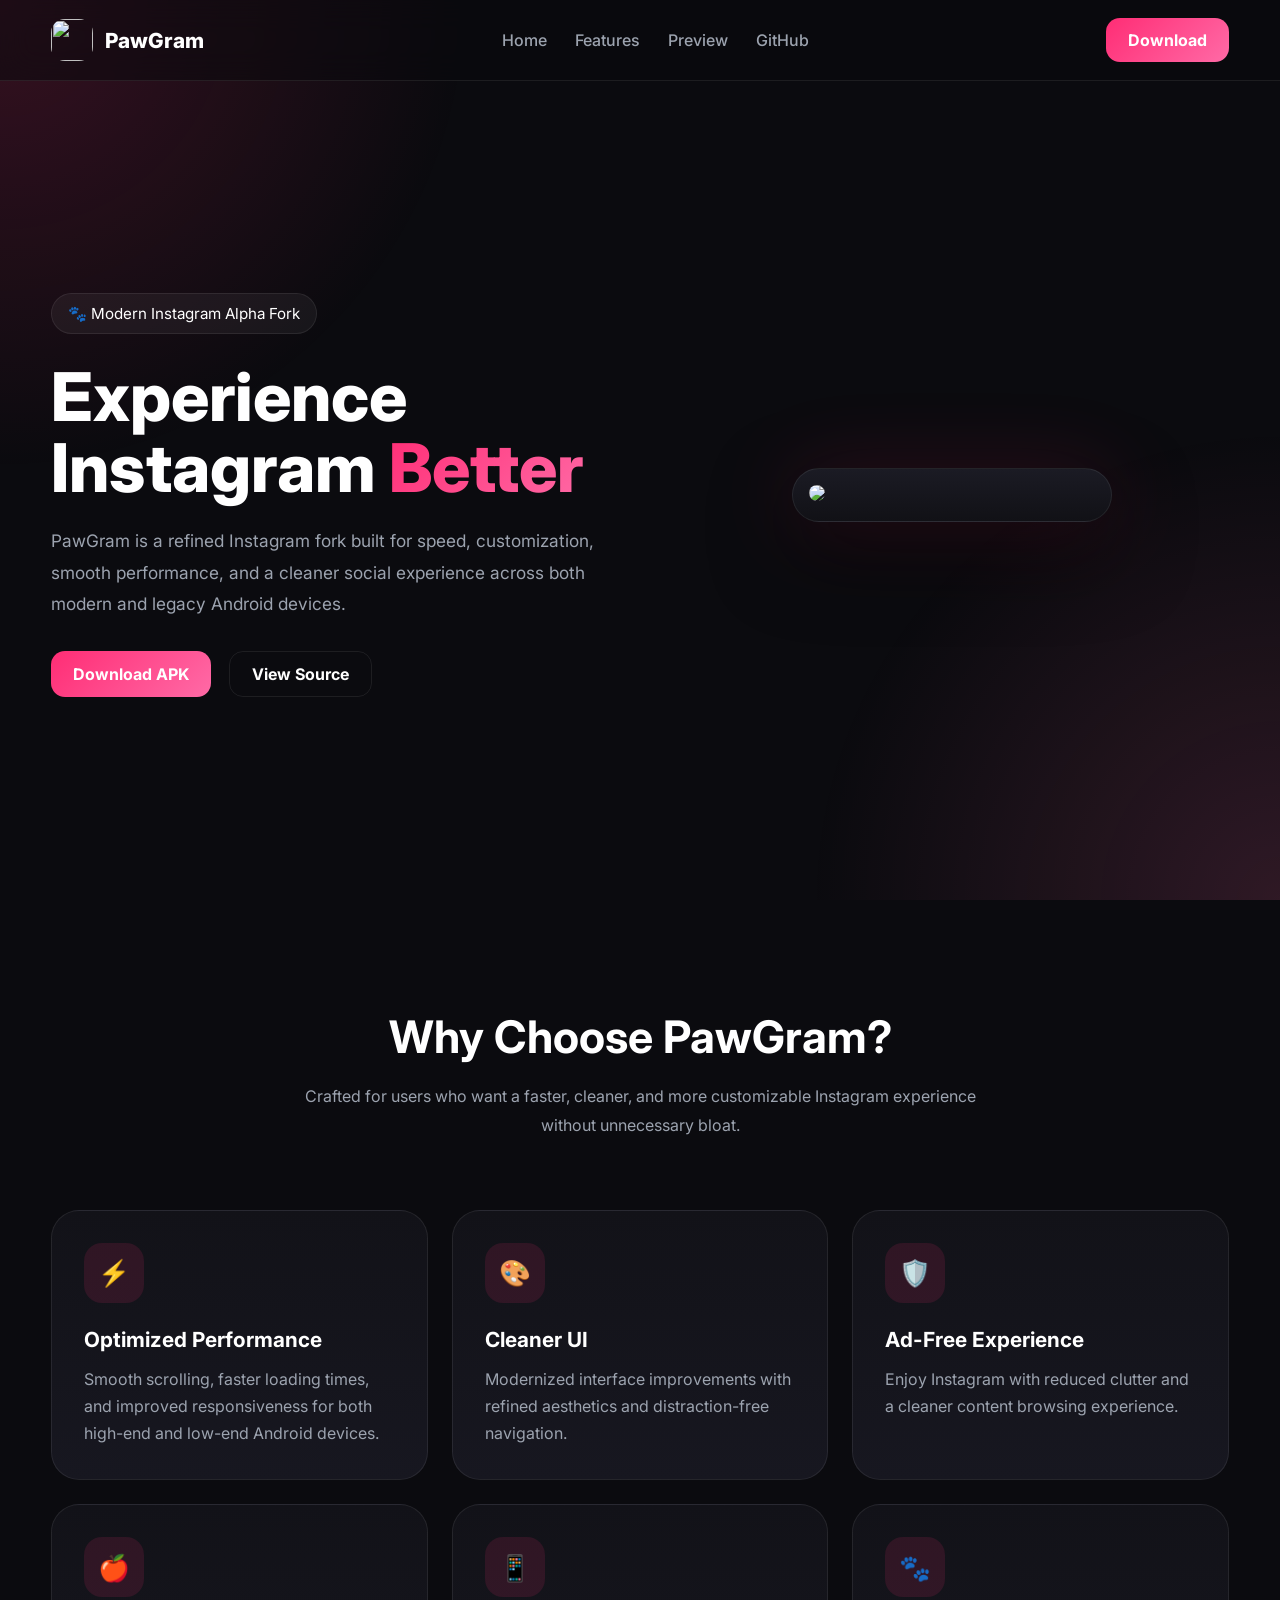
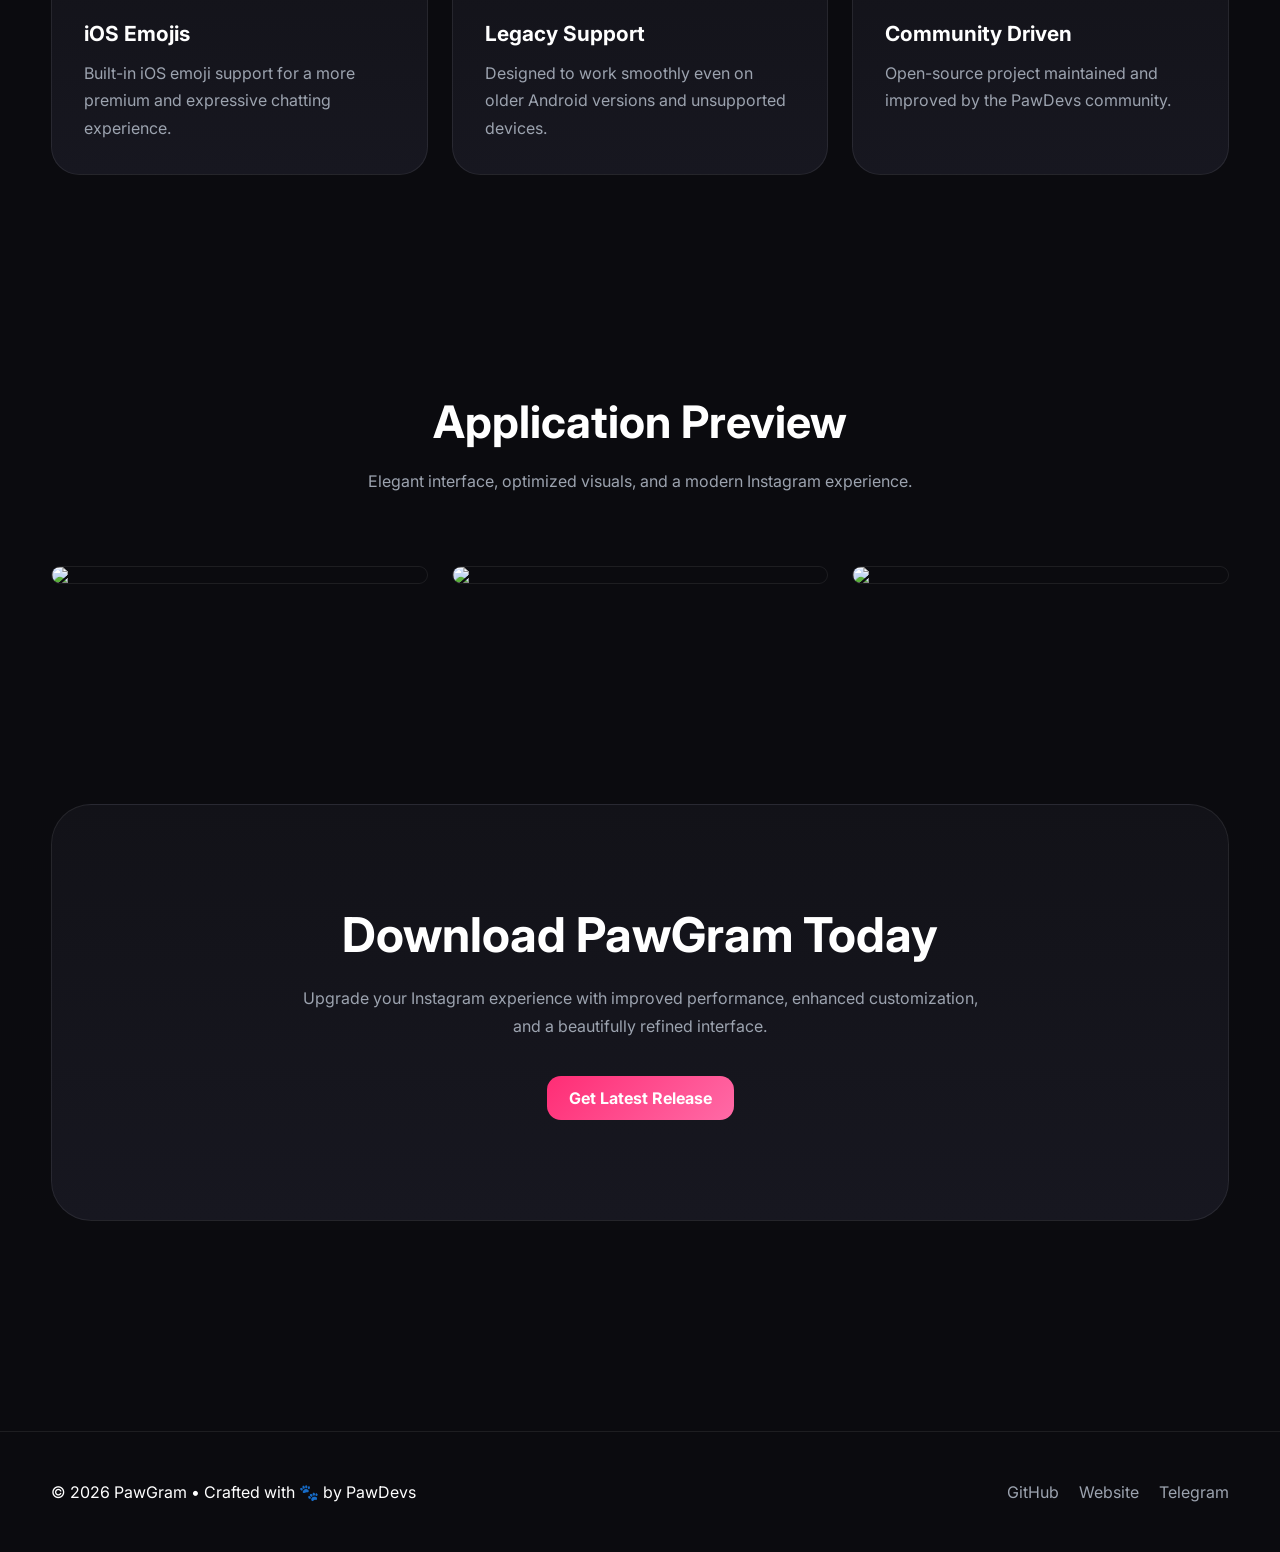
==== index.html @ de72f165 "Create index.html" ====
<!DOCTYPE html>
<html lang="en">
<head>
<meta charset="UTF-8" />
<meta name="viewport" content="width=device-width, initial-scale=1.0" />

<title>PawGram</title>

<link href="https://fonts.googleapis.com/css2?family=Inter:wght@400;500;600;700;800&display=swap" rel="stylesheet">

<style>
*{
    margin:0;
    padding:0;
    box-sizing:border-box;
}

:root{
    --bg:#0b0b0f;
    --card:#121218;
    --card2:#171720;
    --text:#ffffff;
    --muted:#9ca3af;
    --accent:#ff2d75;
    --accent2:#ff6aa6;
    --border:rgba(255,255,255,.08);
}

body{
    font-family:'Inter',sans-serif;
    background:var(--bg);
    color:var(--text);
    overflow-x:hidden;
}

body::before{
    content:"";
    position:fixed;
    inset:0;
    background:
    radial-gradient(circle at top left, rgba(255,45,117,.18), transparent 30%),
    radial-gradient(circle at bottom right, rgba(255,106,166,.15), transparent 30%);
    z-index:-1;
}

a{
    text-decoration:none;
    color:inherit;
}

.container{
    width:min(1180px,92%);
    margin:auto;
}

nav{
    position:fixed;
    width:100%;
    top:0;
    z-index:1000;
    backdrop-filter:blur(16px);
    background:rgba(10,10,14,.55);
    border-bottom:1px solid var(--border);
}

.nav-wrapper{
    display:flex;
    align-items:center;
    justify-content:space-between;
    padding:18px 0;
}

.logo{
    display:flex;
    align-items:center;
    gap:12px;
    font-size:1.3rem;
    font-weight:800;
}

.logo img{
    width:42px;
    height:42px;
    border-radius:14px;
}

.nav-links{
    display:flex;
    gap:28px;
    align-items:center;
}

.nav-links a{
    color:var(--muted);
    font-weight:500;
    transition:.25s;
}

.nav-links a:hover{
    color:#fff;
}

.btn{
    padding:12px 22px;
    border-radius:14px;
    background:linear-gradient(135deg,var(--accent),var(--accent2));
    color:#fff;
    font-weight:700;
    transition:.3s;
    display:inline-flex;
    align-items:center;
    justify-content:center;
    gap:8px;
}

.btn:hover{
    transform:translateY(-2px);
    box-shadow:0 10px 25px rgba(255,45,117,.3);
}

.hero{
    min-height:100vh;
    display:flex;
    align-items:center;
    padding-top:90px;
}

.hero-wrapper{
    display:grid;
    grid-template-columns:1fr 1fr;
    gap:70px;
    align-items:center;
}

.hero-text h1{
    font-size:4.2rem;
    line-height:1.05;
    margin-bottom:22px;
    font-weight:800;
}

.gradient{
    background:linear-gradient(135deg,var(--accent),var(--accent2));
    -webkit-background-clip:text;
    -webkit-text-fill-color:transparent;
}

.hero-text p{
    color:var(--muted);
    font-size:1.08rem;
    line-height:1.8;
    margin-bottom:32px;
}

.hero-buttons{
    display:flex;
    gap:18px;
    flex-wrap:wrap;
}

.secondary{
    background:transparent;
    border:1px solid var(--border);
}

.secondary:hover{
    background:rgba(255,255,255,.04);
}

.hero-image{
    position:relative;
    display:flex;
    justify-content:center;
}

.phone{
    width:320px;
    border-radius:42px;
    border:1px solid var(--border);
    background:linear-gradient(180deg,#1b1b24,#111116);
    padding:16px;
    box-shadow:
    0 0 80px rgba(255,45,117,.15),
    0 30px 80px rgba(0,0,0,.6);
}

.phone img{
    width:100%;
    border-radius:28px;
}

.badge{
    display:inline-flex;
    align-items:center;
    gap:10px;
    background:rgba(255,255,255,.05);
    border:1px solid var(--border);
    padding:10px 16px;
    border-radius:999px;
    margin-bottom:28px;
    color:#fff;
    font-size:.95rem;
}

.section{
    padding:110px 0;
}

.section-title{
    text-align:center;
    margin-bottom:70px;
}

.section-title h2{
    font-size:2.8rem;
    margin-bottom:18px;
}

.section-title p{
    color:var(--muted);
    max-width:700px;
    margin:auto;
    line-height:1.8;
}

.features{
    display:grid;
    grid-template-columns:repeat(3,1fr);
    gap:24px;
}

.card{
    background:linear-gradient(180deg,var(--card),var(--card2));
    border:1px solid var(--border);
    border-radius:28px;
    padding:32px;
    transition:.35s;
}

.card:hover{
    transform:translateY(-6px);
    border-color:rgba(255,45,117,.4);
}

.card-icon{
    width:60px;
    height:60px;
    border-radius:18px;
    background:rgba(255,45,117,.12);
    display:flex;
    align-items:center;
    justify-content:center;
    font-size:1.6rem;
    margin-bottom:24px;
}

.card h3{
    margin-bottom:14px;
    font-size:1.3rem;
}

.card p{
    color:var(--muted);
    line-height:1.7;
}

.gallery{
    display:grid;
    grid-template-columns:repeat(3,1fr);
    gap:24px;
}

.gallery img{
    width:100%;
    border-radius:30px;
    border:1px solid var(--border);
    transition:.35s;
}

.gallery img:hover{
    transform:translateY(-8px);
}

.cta{
    text-align:center;
    padding:100px 30px;
    background:linear-gradient(180deg,var(--card),var(--card2));
    border-radius:40px;
    border:1px solid var(--border);
}

.cta h2{
    font-size:3rem;
    margin-bottom:20px;
}

.cta p{
    color:var(--muted);
    max-width:700px;
    margin:auto auto 35px;
    line-height:1.8;
}

footer{
    padding:50px 0;
    border-top:1px solid var(--border);
    margin-top:100px;
}

.footer-wrapper{
    display:flex;
    justify-content:space-between;
    align-items:center;
    gap:20px;
    flex-wrap:wrap;
}

.footer-links{
    display:flex;
    gap:20px;
    color:var(--muted);
}

.footer-links a:hover{
    color:#fff;
}

@media(max-width:980px){

.hero-wrapper{
    grid-template-columns:1fr;
    text-align:center;
}

.hero-buttons{
    justify-content:center;
}

.features{
    grid-template-columns:1fr 1fr;
}

.gallery{
    grid-template-columns:1fr;
}

.hero-text h1{
    font-size:3.2rem;
}

}

@media(max-width:700px){

.nav-links{
    display:none;
}

.features{
    grid-template-columns:1fr;
}

.hero-text h1{
    font-size:2.6rem;
}

.section-title h2,
.cta h2{
    font-size:2.2rem;
}

.phone{
    width:100%;
    max-width:320px;
}

}
</style>
</head>

<body>

<nav>
    <div class="container nav-wrapper">

        <div class="logo">
            <img src="https://raw.githubusercontent.com/pawjects/PawGram/main/website/assets/logo.png">
            PawGram
        </div>

        <div class="nav-links">
            <a href="#">Home</a>
            <a href="#features">Features</a>
            <a href="#preview">Preview</a>
            <a href="https://github.com/pawjects/PawGram">GitHub</a>
        </div>

        <a href="https://github.com/pawjects/PawGram/releases" class="btn">
            Download
        </a>

    </div>
</nav>

<section class="hero">
    <div class="container hero-wrapper">

        <div class="hero-text">

            <div class="badge">
                🐾 Modern Instagram Alpha Fork
            </div>

            <h1>
                Experience Instagram
                <span class="gradient">Better</span>
            </h1>

            <p>
                PawGram is a refined Instagram fork built for speed,
                customization, smooth performance, and a cleaner social
                experience across both modern and legacy Android devices.
            </p>

            <div class="hero-buttons">
                <a href="https://github.com/pawjects/PawGram/releases" class="btn">
                    Download APK
                </a>

                <a href="https://github.com/pawjects/PawGram" class="btn secondary">
                    View Source
                </a>
            </div>

        </div>

        <div class="hero-image">
            <div class="phone">
                <img src="https://raw.githubusercontent.com/pawjects/PawGram/main/website/assets/preview1.png">
            </div>
        </div>

    </div>
</section>

<section class="section" id="features">

    <div class="container">

        <div class="section-title">
            <h2>Why Choose PawGram?</h2>
            <p>
                Crafted for users who want a faster, cleaner, and more customizable
                Instagram experience without unnecessary bloat.
            </p>
        </div>

        <div class="features">

            <div class="card">
                <div class="card-icon">⚡</div>
                <h3>Optimized Performance</h3>
                <p>
                    Smooth scrolling, faster loading times, and improved responsiveness
                    for both high-end and low-end Android devices.
                </p>
            </div>

            <div class="card">
                <div class="card-icon">🎨</div>
                <h3>Cleaner UI</h3>
                <p>
                    Modernized interface improvements with refined aesthetics and
                    distraction-free navigation.
                </p>
            </div>

            <div class="card">
                <div class="card-icon">🛡️</div>
                <h3>Ad-Free Experience</h3>
                <p>
                    Enjoy Instagram with reduced clutter and a cleaner content browsing
                    experience.
                </p>
            </div>

            <div class="card">
                <div class="card-icon">🍎</div>
                <h3>iOS Emojis</h3>
                <p>
                    Built-in iOS emoji support for a more premium and expressive
                    chatting experience.
                </p>
            </div>

            <div class="card">
                <div class="card-icon">📱</div>
                <h3>Legacy Support</h3>
                <p>
                    Designed to work smoothly even on older Android versions and
                    unsupported devices.
                </p>
            </div>

            <div class="card">
                <div class="card-icon">🐾</div>
                <h3>Community Driven</h3>
                <p>
                    Open-source project maintained and improved by the PawDevs
                    community.
                </p>
            </div>

        </div>

    </div>

</section>

<section class="section" id="preview">

    <div class="container">

        <div class="section-title">
            <h2>Application Preview</h2>
            <p>
                Elegant interface, optimized visuals, and a modern Instagram experience.
            </p>
        </div>

        <div class="gallery">

            <img src="https://raw.githubusercontent.com/pawjects/PawGram/main/website/assets/preview1.png">

            <img src="https://raw.githubusercontent.com/pawjects/PawGram/main/website/assets/preview2.png">

            <img src="https://raw.githubusercontent.com/pawjects/PawGram/main/website/assets/preview3.png">

        </div>

    </div>

</section>

<section class="section">

    <div class="container">

        <div class="cta">

            <h2>Download PawGram Today</h2>

            <p>
                Upgrade your Instagram experience with improved performance,
                enhanced customization, and a beautifully refined interface.
            </p>

            <a href="https://github.com/pawjects/PawGram/releases" class="btn">
                Get Latest Release
            </a>

        </div>

    </div>

</section>

<footer>

    <div class="container footer-wrapper">

        <div>
            © 2026 PawGram • Crafted with 🐾 by PawDevs
        </div>

        <div class="footer-links">
            <a href="https://github.com/pawjects/PawGram">GitHub</a>
            <a href="https://pawgram-meow.vercel.app/">Website</a>
            <a href="https://t.me/PawDevs">Telegram</a>
        </div>

    </div>

</footer>

</body>
  </html>
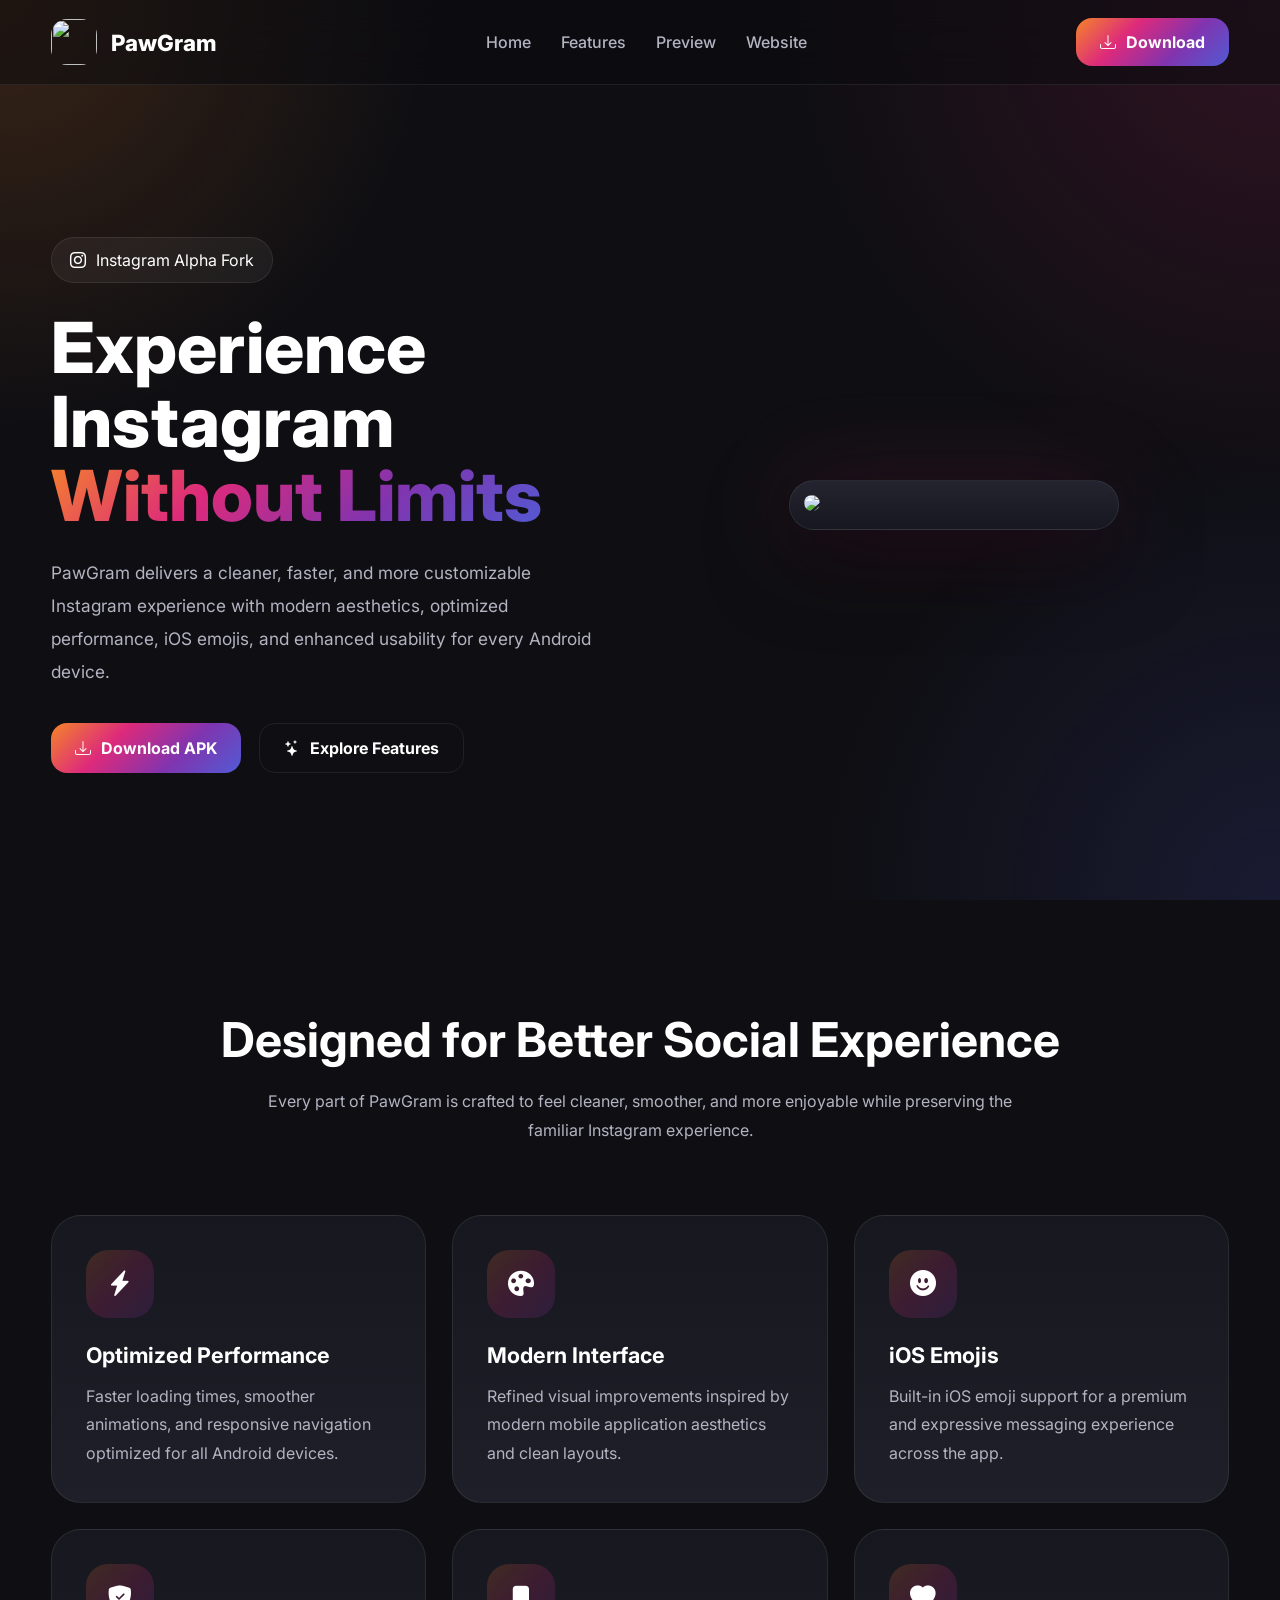
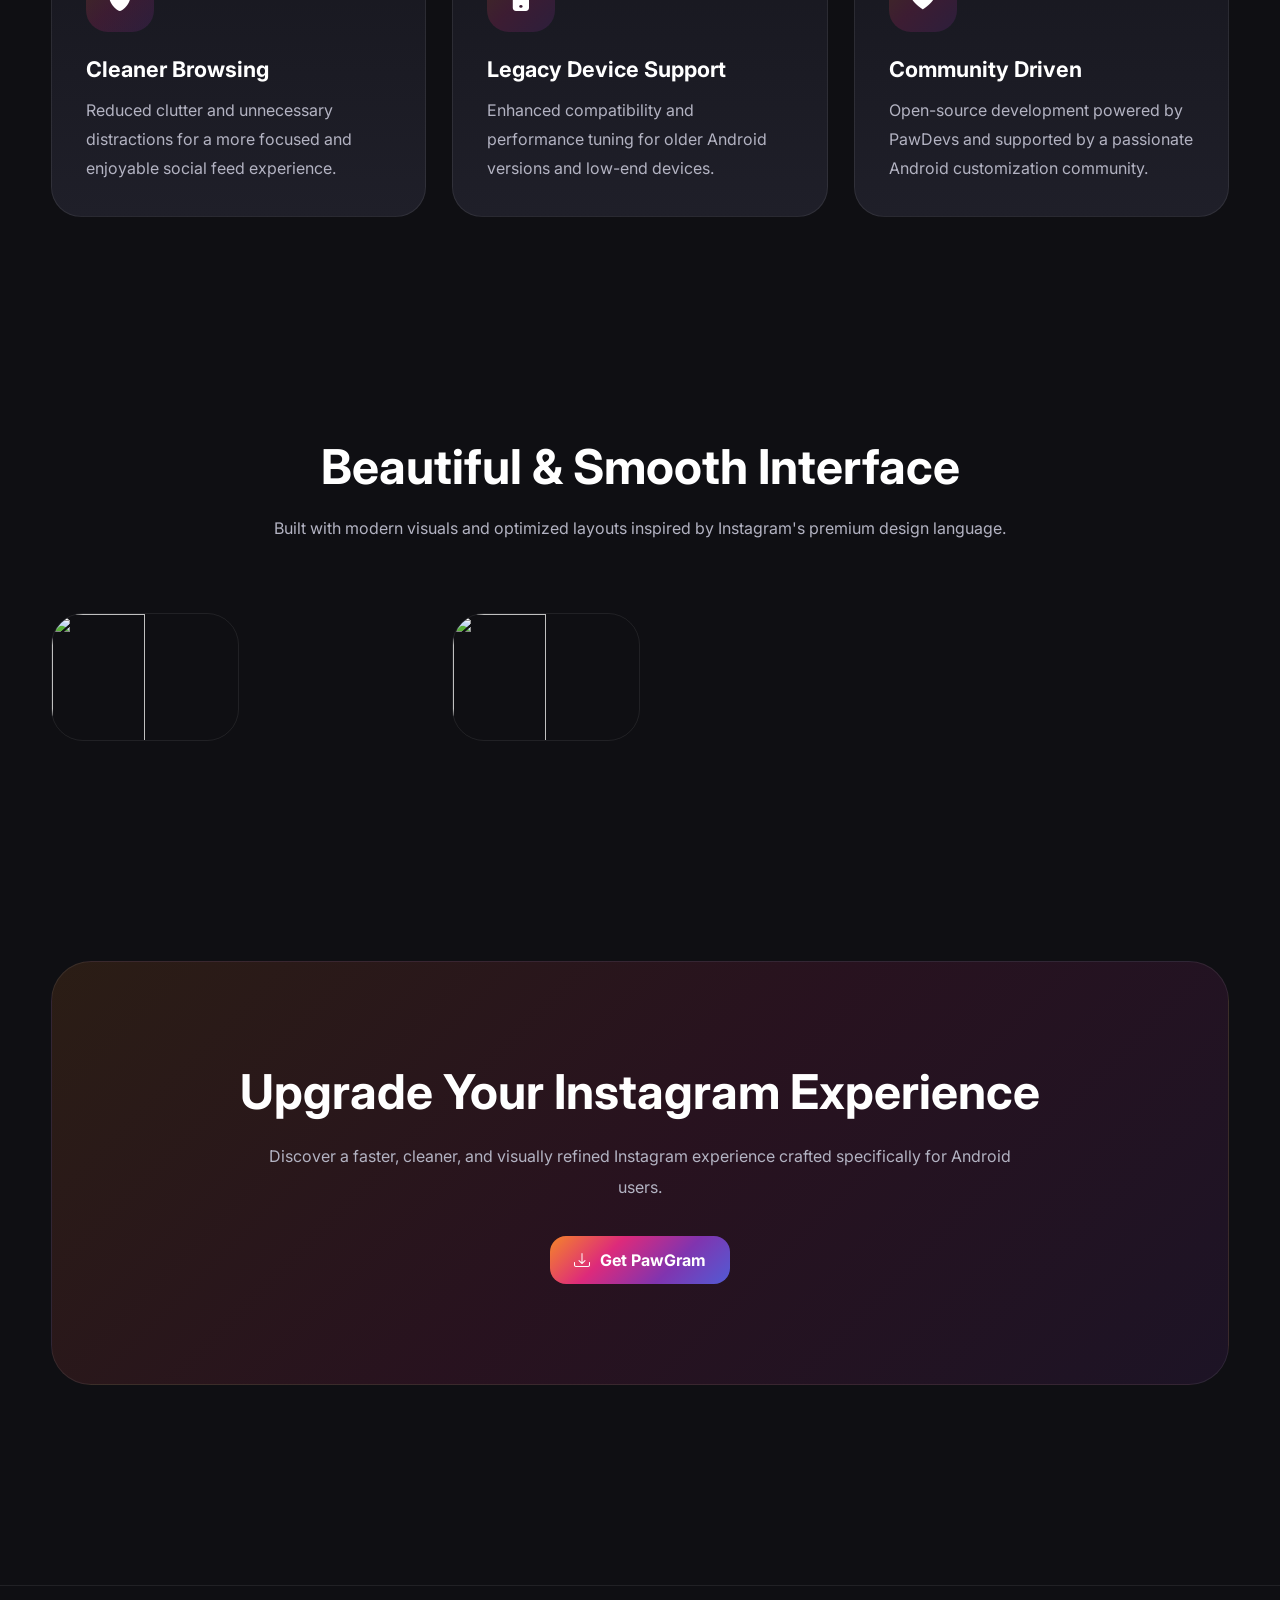
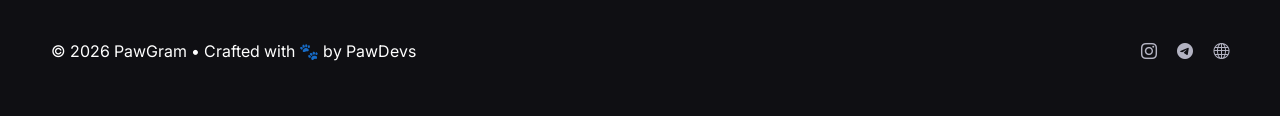
==== commit bad7404f: "Adjust gallery image width to 50% and set height" ====
--- a/index.html
+++ b/index.html
@@ -2,13 +2,18 @@
 <html lang="en">
 <head>
 <meta charset="UTF-8" />
-<meta name="viewport" content="width=device-width, initial-scale=1.0" />
+<meta name="viewport" content="width=device-width, initial-scale=1.0"/>
 
 <title>PawGram</title>
 
+<link rel="preconnect" href="https://fonts.googleapis.com">
 <link href="https://fonts.googleapis.com/css2?family=Inter:wght@400;500;600;700;800&display=swap" rel="stylesheet">
 
+<!-- Web Icons -->
+<link rel="stylesheet" href="https://cdn.jsdelivr.net/npm/bootstrap-icons@1.11.3/font/bootstrap-icons.min.css">
+
 <style>
+
 *{
     margin:0;
     padding:0;
@@ -16,14 +21,24 @@
 }
 
 :root{
-    --bg:#0b0b0f;
-    --card:#121218;
-    --card2:#171720;
+
+    --bg:#0f0f13;
+    --card:#17171f;
+    --card2:#1f1f29;
     --text:#ffffff;
-    --muted:#9ca3af;
-    --accent:#ff2d75;
-    --accent2:#ff6aa6;
+    --muted:#b3b3c2;
     --border:rgba(255,255,255,.08);
+
+    /* Instagram Gradient */
+    --ig1:#f58529;
+    --ig2:#dd2a7b;
+    --ig3:#8134af;
+    --ig4:#515bd4;
+
+}
+
+html{
+    scroll-behavior:smooth;
 }
 
 body{
@@ -33,13 +48,16 @@
     overflow-x:hidden;
 }
 
+/* Background Glow */
+
 body::before{
     content:"";
     position:fixed;
     inset:0;
     background:
-    radial-gradient(circle at top left, rgba(255,45,117,.18), transparent 30%),
-    radial-gradient(circle at bottom right, rgba(255,106,166,.15), transparent 30%);
+    radial-gradient(circle at top left, rgba(245,133,41,.18), transparent 28%),
+    radial-gradient(circle at top right, rgba(221,42,123,.16), transparent 32%),
+    radial-gradient(circle at bottom right, rgba(81,91,212,.16), transparent 30%);
     z-index:-1;
 }
 
@@ -52,48 +70,50 @@
     width:min(1180px,92%);
     margin:auto;
 }
+
+/* Navbar */
 
 nav{
     position:fixed;
     width:100%;
     top:0;
-    z-index:1000;
-    backdrop-filter:blur(16px);
-    background:rgba(10,10,14,.55);
+    z-index:999;
+    backdrop-filter:blur(18px);
+    background:rgba(12,12,16,.55);
     border-bottom:1px solid var(--border);
 }
 
 .nav-wrapper{
     display:flex;
-    align-items:center;
     justify-content:space-between;
+    align-items:center;
     padding:18px 0;
 }
 
 .logo{
     display:flex;
     align-items:center;
-    gap:12px;
-    font-size:1.3rem;
+    gap:14px;
+    font-size:1.4rem;
     font-weight:800;
 }
 
 .logo img{
-    width:42px;
-    height:42px;
-    border-radius:14px;
+    width:46px;
+    height:46px;
+    border-radius:16px;
 }
 
 .nav-links{
     display:flex;
-    gap:28px;
+    gap:30px;
     align-items:center;
 }
 
 .nav-links a{
     color:var(--muted);
+    transition:.25s;
     font-weight:500;
-    transition:.25s;
 }
 
 .nav-links a:hover{
@@ -101,55 +121,97 @@
 }
 
 .btn{
-    padding:12px 22px;
-    border-radius:14px;
-    background:linear-gradient(135deg,var(--accent),var(--accent2));
+    display:inline-flex;
+    align-items:center;
+    justify-content:center;
+    gap:10px;
+
+    padding:14px 24px;
+    border-radius:16px;
+    font-weight:700;
+
+    background:linear-gradient(
+    135deg,
+    var(--ig1),
+    var(--ig2),
+    var(--ig3),
+    var(--ig4));
+
     color:#fff;
-    font-weight:700;
-    transition:.3s;
-    display:inline-flex;
-    align-items:center;
-    justify-content:center;
-    gap:8px;
+
+    transition:.35s;
 }
 
 .btn:hover{
-    transform:translateY(-2px);
-    box-shadow:0 10px 25px rgba(255,45,117,.3);
-}
+    transform:translateY(-3px);
+    box-shadow:0 15px 40px rgba(221,42,123,.35);
+}
+
+.btn.secondary{
+    background:transparent;
+    border:1px solid var(--border);
+}
+
+.btn.secondary:hover{
+    background:rgba(255,255,255,.05);
+}
+
+/* Hero */
 
 .hero{
     min-height:100vh;
     display:flex;
     align-items:center;
-    padding-top:90px;
+    padding-top:110px;
 }
 
 .hero-wrapper{
     display:grid;
     grid-template-columns:1fr 1fr;
-    gap:70px;
-    align-items:center;
+    gap:80px;
+    align-items:center;
+}
+
+.badge{
+    display:inline-flex;
+    align-items:center;
+    gap:10px;
+
+    padding:12px 18px;
+    border-radius:999px;
+
+    background:rgba(255,255,255,.05);
+    border:1px solid var(--border);
+
+    margin-bottom:28px;
+    color:#fff;
 }
 
 .hero-text h1{
-    font-size:4.2rem;
+    font-size:4.4rem;
     line-height:1.05;
-    margin-bottom:22px;
+    margin-bottom:24px;
     font-weight:800;
 }
 
 .gradient{
-    background:linear-gradient(135deg,var(--accent),var(--accent2));
+    background:linear-gradient(
+    135deg,
+    var(--ig1),
+    var(--ig2),
+    var(--ig3),
+    var(--ig4));
+
     -webkit-background-clip:text;
     -webkit-text-fill-color:transparent;
 }
 
 .hero-text p{
     color:var(--muted);
+    line-height:1.9;
     font-size:1.08rem;
-    line-height:1.8;
-    margin-bottom:32px;
+    margin-bottom:34px;
+    max-width:620px;
 }
 
 .hero-buttons{
@@ -158,49 +220,32 @@
     flex-wrap:wrap;
 }
 
-.secondary{
-    background:transparent;
-    border:1px solid var(--border);
-}
-
-.secondary:hover{
-    background:rgba(255,255,255,.04);
-}
-
 .hero-image{
+    display:flex;
+    justify-content:center;
     position:relative;
-    display:flex;
-    justify-content:center;
 }
 
 .phone{
-    width:320px;
+    width:330px;
+    padding:14px;
     border-radius:42px;
-    border:1px solid var(--border);
-    background:linear-gradient(180deg,#1b1b24,#111116);
-    padding:16px;
+
+    background:linear-gradient(180deg,#242430,#171720);
+
+    border:1px solid rgba(255,255,255,.08);
+
     box-shadow:
-    0 0 80px rgba(255,45,117,.15),
-    0 30px 80px rgba(0,0,0,.6);
+    0 0 90px rgba(221,42,123,.18),
+    0 30px 80px rgba(0,0,0,.55);
 }
 
 .phone img{
     width:100%;
-    border-radius:28px;
-}
-
-.badge{
-    display:inline-flex;
-    align-items:center;
-    gap:10px;
-    background:rgba(255,255,255,.05);
-    border:1px solid var(--border);
-    padding:10px 16px;
-    border-radius:999px;
-    margin-bottom:28px;
-    color:#fff;
-    font-size:.95rem;
-}
+    border-radius:30px;
+}
+
+/* Sections */
 
 .section{
     padding:110px 0;
@@ -212,57 +257,73 @@
 }
 
 .section-title h2{
-    font-size:2.8rem;
+    font-size:3rem;
     margin-bottom:18px;
 }
 
 .section-title p{
     color:var(--muted);
-    max-width:700px;
+    max-width:760px;
     margin:auto;
     line-height:1.8;
 }
+
+/* Features */
 
 .features{
     display:grid;
     grid-template-columns:repeat(3,1fr);
-    gap:24px;
+    gap:26px;
 }
 
 .card{
+    padding:34px;
+    border-radius:30px;
+
     background:linear-gradient(180deg,var(--card),var(--card2));
+
     border:1px solid var(--border);
-    border-radius:28px;
-    padding:32px;
+
     transition:.35s;
 }
 
 .card:hover{
-    transform:translateY(-6px);
-    border-color:rgba(255,45,117,.4);
+    transform:translateY(-8px);
+    border-color:rgba(221,42,123,.35);
 }
 
 .card-icon{
-    width:60px;
-    height:60px;
-    border-radius:18px;
-    background:rgba(255,45,117,.12);
+    width:68px;
+    height:68px;
+
+    border-radius:22px;
+
     display:flex;
     align-items:center;
     justify-content:center;
+
     font-size:1.6rem;
+
+    background:linear-gradient(
+    135deg,
+    rgba(245,133,41,.18),
+    rgba(221,42,123,.18),
+    rgba(129,52,175,.18));
+    
     margin-bottom:24px;
 }
 
 .card h3{
+    font-size:1.35rem;
     margin-bottom:14px;
-    font-size:1.3rem;
 }
 
 .card p{
     color:var(--muted);
-    line-height:1.7;
-}
+    line-height:1.8;
+}
+
+/* Preview */
 
 .gallery{
     display:grid;
@@ -271,8 +332,9 @@
 }
 
 .gallery img{
-    width:100%;
-    border-radius:30px;
+    width:50%;
+    height:128px;
+    border-radius:32px;
     border:1px solid var(--border);
     transition:.35s;
 }
@@ -281,12 +343,23 @@
     transform:translateY(-8px);
 }
 
+/* CTA */
+
 .cta{
     text-align:center;
-    padding:100px 30px;
-    background:linear-gradient(180deg,var(--card),var(--card2));
+
+    padding:100px 40px;
+
     border-radius:40px;
-    border:1px solid var(--border);
+
+    background:
+    linear-gradient(
+    135deg,
+    rgba(245,133,41,.12),
+    rgba(221,42,123,.12),
+    rgba(129,52,175,.12));
+
+    border:1px solid rgba(255,255,255,.08);
 }
 
 .cta h2{
@@ -296,15 +369,17 @@
 
 .cta p{
     color:var(--muted);
-    max-width:700px;
-    margin:auto auto 35px;
-    line-height:1.8;
-}
+    line-height:1.9;
+    max-width:760px;
+    margin:auto auto 34px;
+}
+
+/* Footer */
 
 footer{
-    padding:50px 0;
+    padding:55px 0;
     border-top:1px solid var(--border);
-    margin-top:100px;
+    margin-top:90px;
 }
 
 .footer-wrapper{
@@ -318,12 +393,18 @@
 .footer-links{
     display:flex;
     gap:20px;
+}
+
+.footer-links a{
     color:var(--muted);
+    transition:.25s;
 }
 
 .footer-links a:hover{
     color:#fff;
 }
+
+/* Responsive */
 
 @media(max-width:980px){
 
@@ -336,6 +417,10 @@
     justify-content:center;
 }
 
+.hero-text p{
+    margin-inline:auto;
+}
+
 .features{
     grid-template-columns:1fr 1fr;
 }
@@ -361,7 +446,7 @@
 }
 
 .hero-text h1{
-    font-size:2.6rem;
+    font-size:2.5rem;
 }
 
 .section-title h2,
@@ -375,213 +460,276 @@
 }
 
 }
+
 </style>
 </head>
 
 <body>
 
 <nav>
-    <div class="container nav-wrapper">
-
-        <div class="logo">
-            <img src="https://raw.githubusercontent.com/pawjects/PawGram/main/website/assets/logo.png">
-            PawGram
-        </div>
-
-        <div class="nav-links">
-            <a href="#">Home</a>
-            <a href="#features">Features</a>
-            <a href="#preview">Preview</a>
-            <a href="https://github.com/pawjects/PawGram">GitHub</a>
-        </div>
-
-        <a href="https://github.com/pawjects/PawGram/releases" class="btn">
-            Download
+
+<div class="container nav-wrapper">
+
+    <div class="logo">
+        <img src="https://raw.githubusercontent.com/pawjects/PawGram/main/assets/logo.png">
+        PawGram
+    </div>
+
+    <div class="nav-links">
+        <a href="#">Home</a>
+        <a href="#features">Features</a>
+        <a href="#preview">Preview</a>
+        <a href="https://pawgram-meow.vercel.app/">Website</a>
+    </div>
+
+    <a href="#" class="btn">
+        <i class="bi bi-download"></i>
+        Download
+    </a>
+
+</div>
+
+</nav>
+
+<section class="hero">
+
+<div class="container hero-wrapper">
+
+    <div class="hero-text">
+
+        <div class="badge">
+            <i class="bi bi-instagram"></i>
+            Instagram Alpha Fork
+        </div>
+
+        <h1>
+            Experience Instagram
+            <span class="gradient">Without Limits</span>
+        </h1>
+
+        <p>
+            PawGram delivers a cleaner, faster, and more customizable Instagram
+            experience with modern aesthetics, optimized performance, iOS emojis,
+            and enhanced usability for every Android device.
+        </p>
+
+        <div class="hero-buttons">
+
+            <a href="#" class="btn">
+                <i class="bi bi-download"></i>
+                Download APK
+            </a>
+
+            <a href="#" class="btn secondary">
+                <i class="bi bi-stars"></i>
+                Explore Features
+            </a>
+
+        </div>
+
+    </div>
+
+    <div class="hero-image">
+
+        <div class="phone">
+            <img src="https://raw.githubusercontent.com/pawjects/PawGram/main/assets/nav_logo.png">
+        </div>
+
+    </div>
+
+</div>
+
+</section>
+
+<section class="section" id="features">
+
+<div class="container">
+
+    <div class="section-title">
+
+        <h2>Designed for Better Social Experience</h2>
+
+        <p>
+            Every part of PawGram is crafted to feel cleaner, smoother,
+            and more enjoyable while preserving the familiar Instagram experience.
+        </p>
+
+    </div>
+
+    <div class="features">
+
+        <div class="card">
+
+            <div class="card-icon">
+                <i class="bi bi-lightning-charge-fill"></i>
+            </div>
+
+            <h3>Optimized Performance</h3>
+
+            <p>
+                Faster loading times, smoother animations, and responsive
+                navigation optimized for all Android devices.
+            </p>
+
+        </div>
+
+        <div class="card">
+
+            <div class="card-icon">
+                <i class="bi bi-palette-fill"></i>
+            </div>
+
+            <h3>Modern Interface</h3>
+
+            <p>
+                Refined visual improvements inspired by modern mobile
+                application aesthetics and clean layouts.
+            </p>
+
+        </div>
+
+        <div class="card">
+
+            <div class="card-icon">
+                <i class="bi bi-emoji-smile-fill"></i>
+            </div>
+
+            <h3>iOS Emojis</h3>
+
+            <p>
+                Built-in iOS emoji support for a premium and expressive
+                messaging experience across the app.
+            </p>
+
+        </div>
+
+        <div class="card">
+
+            <div class="card-icon">
+                <i class="bi bi-shield-fill-check"></i>
+            </div>
+
+            <h3>Cleaner Browsing</h3>
+
+            <p>
+                Reduced clutter and unnecessary distractions for a more
+                focused and enjoyable social feed experience.
+            </p>
+
+        </div>
+
+        <div class="card">
+
+            <div class="card-icon">
+                <i class="bi bi-phone-fill"></i>
+            </div>
+
+            <h3>Legacy Device Support</h3>
+
+            <p>
+                Enhanced compatibility and performance tuning for older
+                Android versions and low-end devices.
+            </p>
+
+        </div>
+
+        <div class="card">
+
+            <div class="card-icon">
+                <i class="bi bi-heart-fill"></i>
+            </div>
+
+            <h3>Community Driven</h3>
+
+            <p>
+                Open-source development powered by PawDevs and supported
+                by a passionate Android customization community.
+            </p>
+
+        </div>
+
+    </div>
+
+</div>
+
+</section>
+
+<section class="section" id="preview">
+
+<div class="container">
+
+    <div class="section-title">
+
+        <h2>Beautiful & Smooth Interface</h2>
+
+        <p>
+            Built with modern visuals and optimized layouts inspired by
+            Instagram's premium design language.
+        </p>
+
+    </div>
+
+    <div class="gallery">
+
+        <img src="https://raw.githubusercontent.com/pawjects/PawGram/main/assets/preview1.png">
+
+        <img src="https://raw.githubusercontent.com/pawjects/PawGram/main/assets/preview2.png">
+    </div>
+</div>
+
+</section>
+
+<section class="section">
+
+<div class="container">
+
+    <div class="cta">
+
+        <h2>Upgrade Your Instagram Experience</h2>
+
+        <p>
+            Discover a faster, cleaner, and visually refined Instagram
+            experience crafted specifically for Android users.
+        </p>
+
+        <a href="#" class="btn">
+            <i class="bi bi-download"></i>
+            Get PawGram
         </a>
 
     </div>
-</nav>
-
-<section class="hero">
-    <div class="container hero-wrapper">
-
-        <div class="hero-text">
-
-            <div class="badge">
-                🐾 Modern Instagram Alpha Fork
-            </div>
-
-            <h1>
-                Experience Instagram
-                <span class="gradient">Better</span>
-            </h1>
-
-            <p>
-                PawGram is a refined Instagram fork built for speed,
-                customization, smooth performance, and a cleaner social
-                experience across both modern and legacy Android devices.
-            </p>
-
-            <div class="hero-buttons">
-                <a href="https://github.com/pawjects/PawGram/releases" class="btn">
-                    Download APK
-                </a>
-
-                <a href="https://github.com/pawjects/PawGram" class="btn secondary">
-                    View Source
-                </a>
-            </div>
-
-        </div>
-
-        <div class="hero-image">
-            <div class="phone">
-                <img src="https://raw.githubusercontent.com/pawjects/PawGram/main/website/assets/preview1.png">
-            </div>
-        </div>
-
-    </div>
+
+</div>
+
 </section>
 
-<section class="section" id="features">
-
-    <div class="container">
-
-        <div class="section-title">
-            <h2>Why Choose PawGram?</h2>
-            <p>
-                Crafted for users who want a faster, cleaner, and more customizable
-                Instagram experience without unnecessary bloat.
-            </p>
-        </div>
-
-        <div class="features">
-
-            <div class="card">
-                <div class="card-icon">⚡</div>
-                <h3>Optimized Performance</h3>
-                <p>
-                    Smooth scrolling, faster loading times, and improved responsiveness
-                    for both high-end and low-end Android devices.
-                </p>
-            </div>
-
-            <div class="card">
-                <div class="card-icon">🎨</div>
-                <h3>Cleaner UI</h3>
-                <p>
-                    Modernized interface improvements with refined aesthetics and
-                    distraction-free navigation.
-                </p>
-            </div>
-
-            <div class="card">
-                <div class="card-icon">🛡️</div>
-                <h3>Ad-Free Experience</h3>
-                <p>
-                    Enjoy Instagram with reduced clutter and a cleaner content browsing
-                    experience.
-                </p>
-            </div>
-
-            <div class="card">
-                <div class="card-icon">🍎</div>
-                <h3>iOS Emojis</h3>
-                <p>
-                    Built-in iOS emoji support for a more premium and expressive
-                    chatting experience.
-                </p>
-            </div>
-
-            <div class="card">
-                <div class="card-icon">📱</div>
-                <h3>Legacy Support</h3>
-                <p>
-                    Designed to work smoothly even on older Android versions and
-                    unsupported devices.
-                </p>
-            </div>
-
-            <div class="card">
-                <div class="card-icon">🐾</div>
-                <h3>Community Driven</h3>
-                <p>
-                    Open-source project maintained and improved by the PawDevs
-                    community.
-                </p>
-            </div>
-
-        </div>
-
-    </div>
-
-</section>
-
-<section class="section" id="preview">
-
-    <div class="container">
-
-        <div class="section-title">
-            <h2>Application Preview</h2>
-            <p>
-                Elegant interface, optimized visuals, and a modern Instagram experience.
-            </p>
-        </div>
-
-        <div class="gallery">
-
-            <img src="https://raw.githubusercontent.com/pawjects/PawGram/main/website/assets/preview1.png">
-
-            <img src="https://raw.githubusercontent.com/pawjects/PawGram/main/website/assets/preview2.png">
-
-            <img src="https://raw.githubusercontent.com/pawjects/PawGram/main/website/assets/preview3.png">
-
-        </div>
-
-    </div>
-
-</section>
-
-<section class="section">
-
-    <div class="container">
-
-        <div class="cta">
-
-            <h2>Download PawGram Today</h2>
-
-            <p>
-                Upgrade your Instagram experience with improved performance,
-                enhanced customization, and a beautifully refined interface.
-            </p>
-
-            <a href="https://github.com/pawjects/PawGram/releases" class="btn">
-                Get Latest Release
-            </a>
-
-        </div>
-
-    </div>
-
-</section>
-
 <footer>
 
-    <div class="container footer-wrapper">
-
-        <div>
-            © 2026 PawGram • Crafted with 🐾 by PawDevs
-        </div>
-
-        <div class="footer-links">
-            <a href="https://github.com/pawjects/PawGram">GitHub</a>
-            <a href="https://pawgram-meow.vercel.app/">Website</a>
-            <a href="https://t.me/PawDevs">Telegram</a>
-        </div>
-
-    </div>
+<div class="container footer-wrapper">
+
+    <div>
+        © 2026 PawGram • Crafted with 🐾 by PawDevs
+    </div>
+
+    <div class="footer-links">
+
+        <a href="#">
+            <i class="bi bi-instagram"></i>
+        </a>
+
+        <a href="#">
+            <i class="bi bi-telegram"></i>
+        </a>
+
+        <a href="#">
+            <i class="bi bi-globe"></i>
+        </a>
+
+    </div>
+
+</div>
 
 </footer>
 
 </body>
-  </html>
+</html>
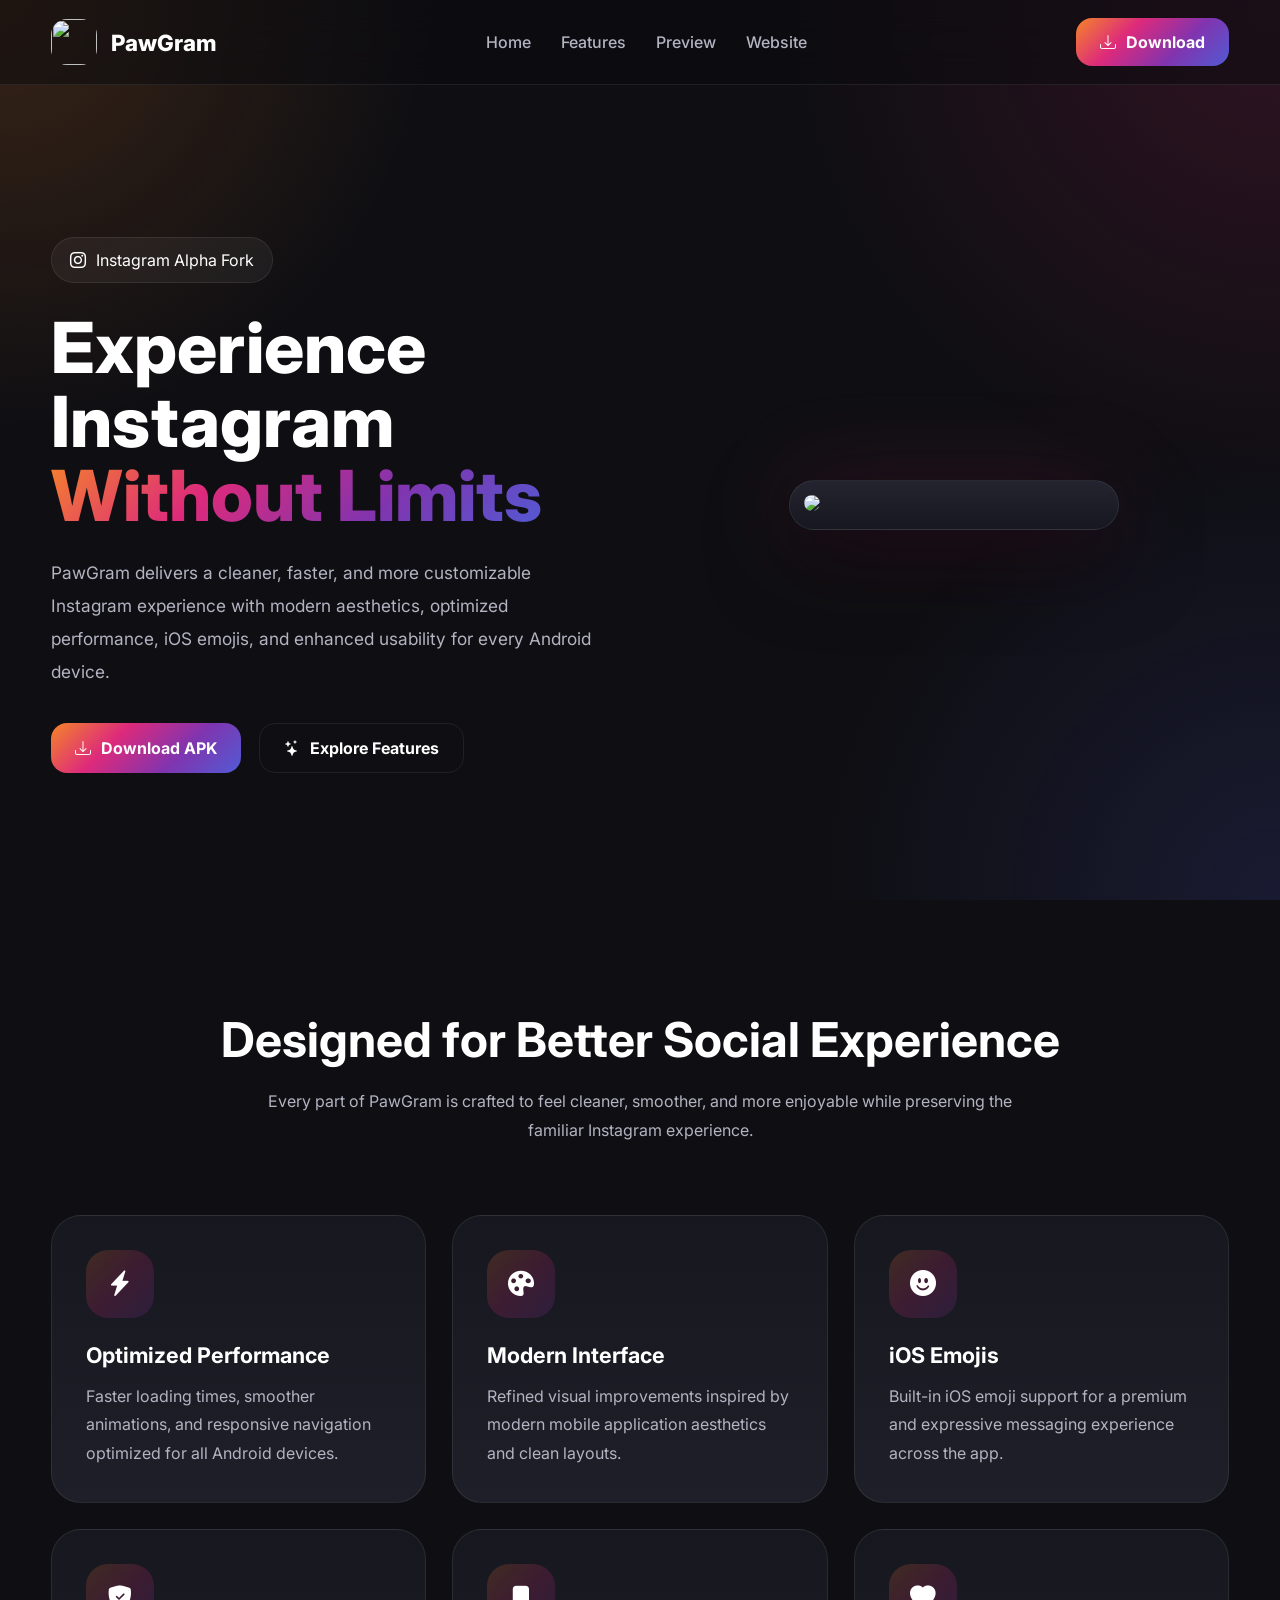
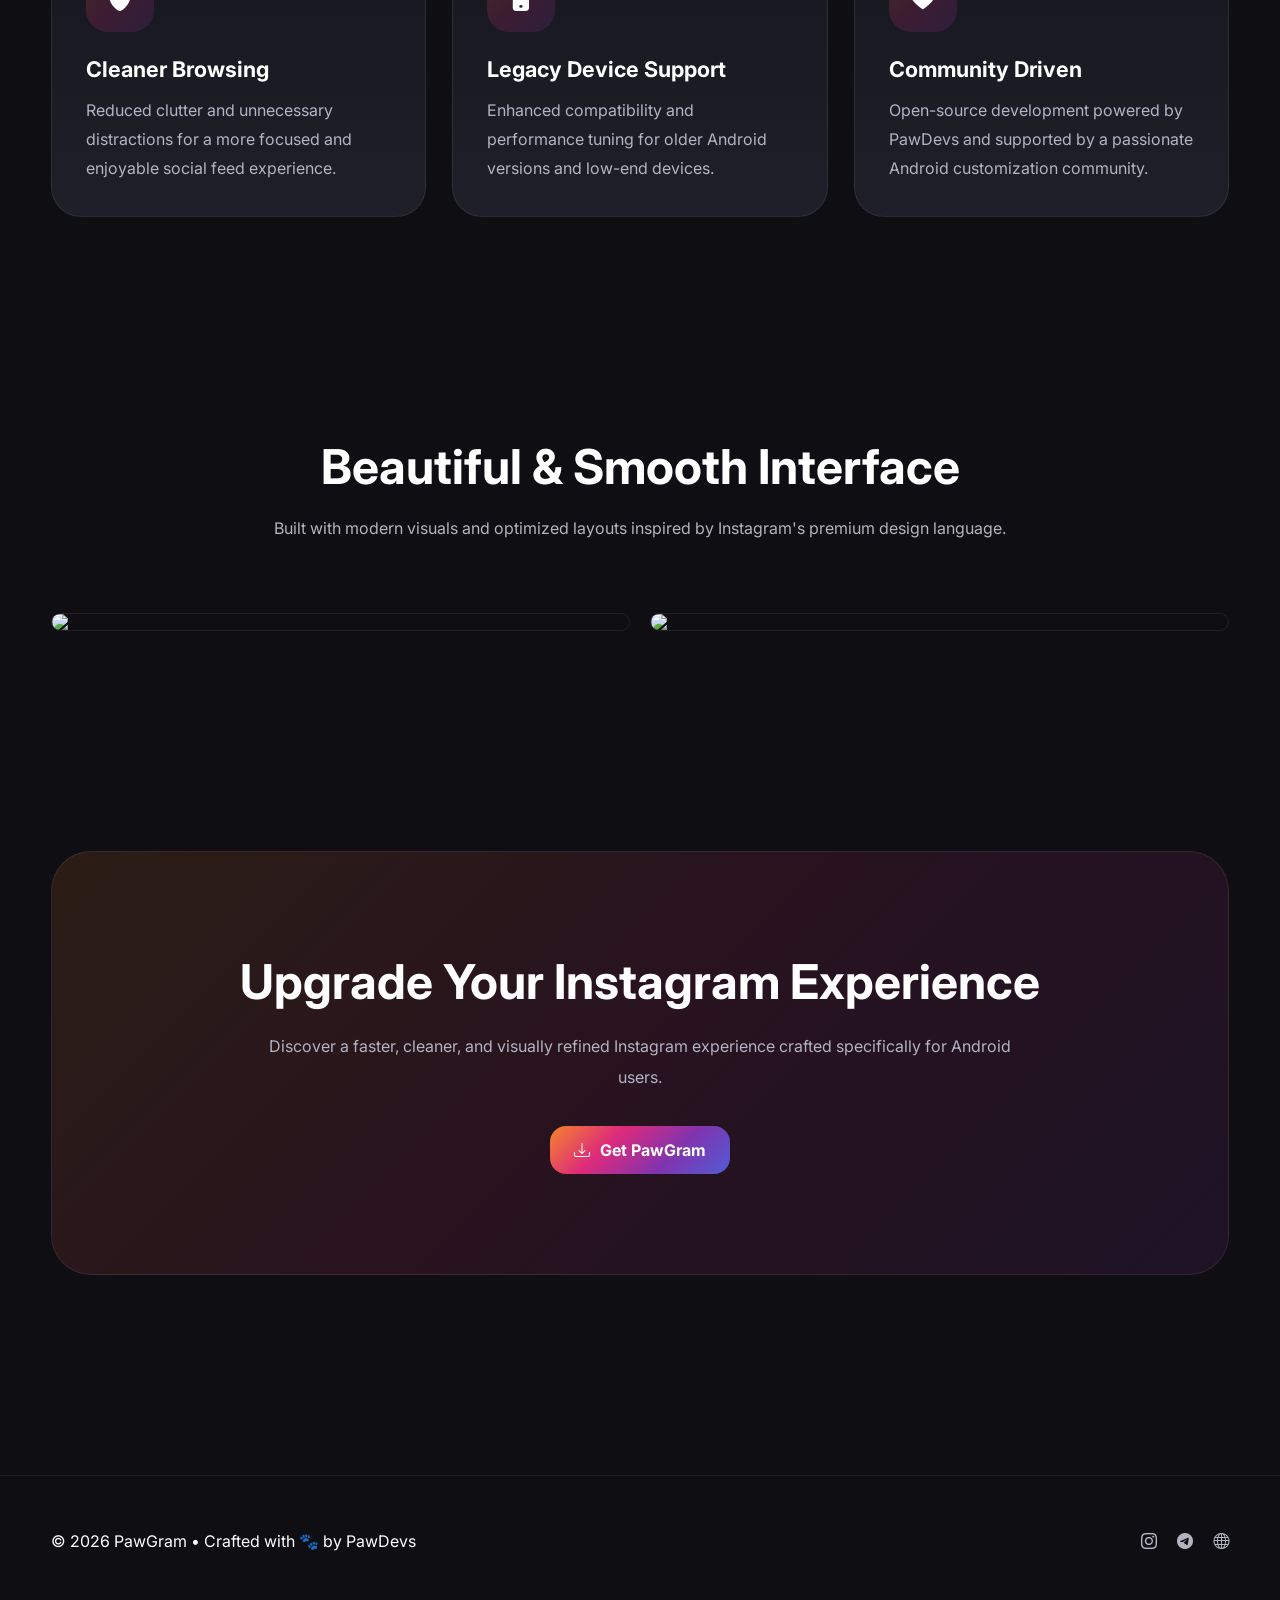
==== commit 02bc015b: "Change gallery layout to flex and adjust styles" ====
--- a/index.html
+++ b/index.html
@@ -326,14 +326,14 @@
 /* Preview */
 
 .gallery{
-    display:grid;
+    display:flex;
     grid-template-columns:repeat(3,1fr);
-    gap:24px;
+    gap:20px;
 }
 
 .gallery img{
     width:50%;
-    height:128px;
+    height:auto;
     border-radius:32px;
     border:1px solid var(--border);
     transition:.35s;
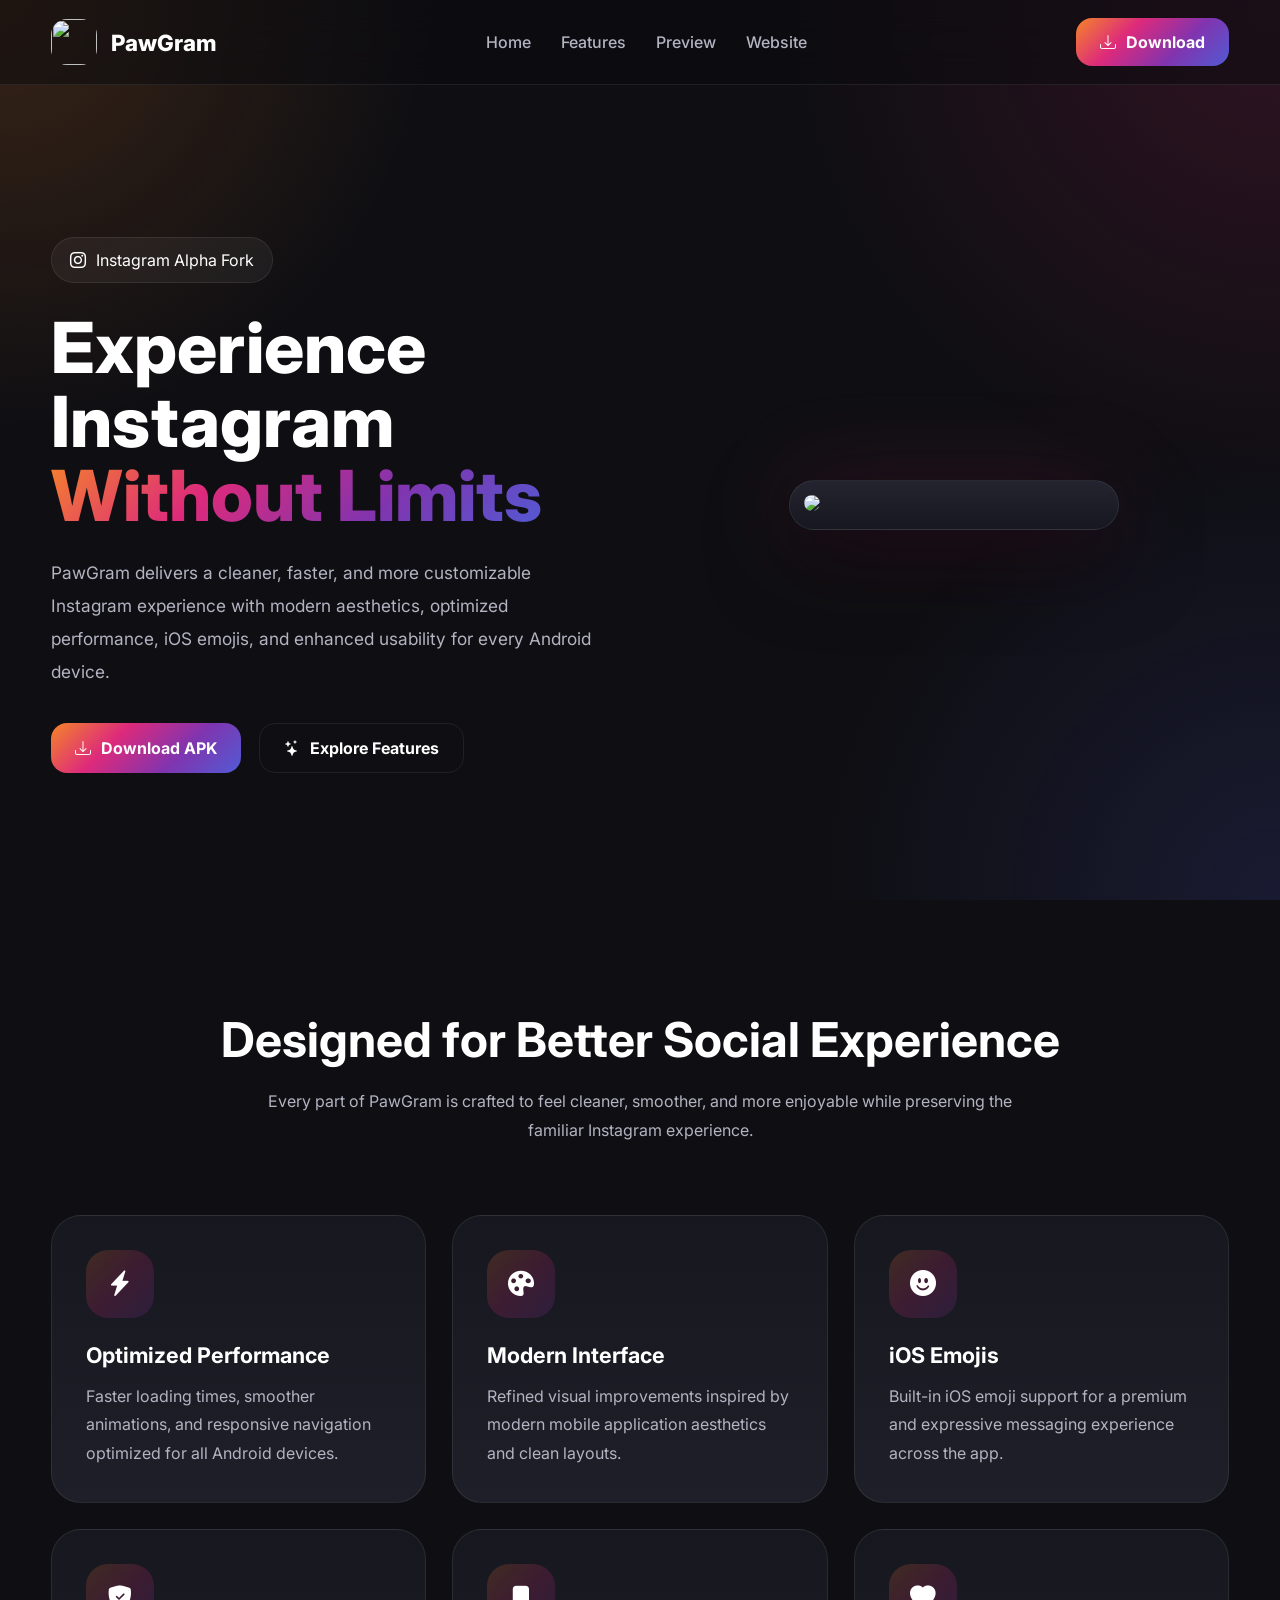
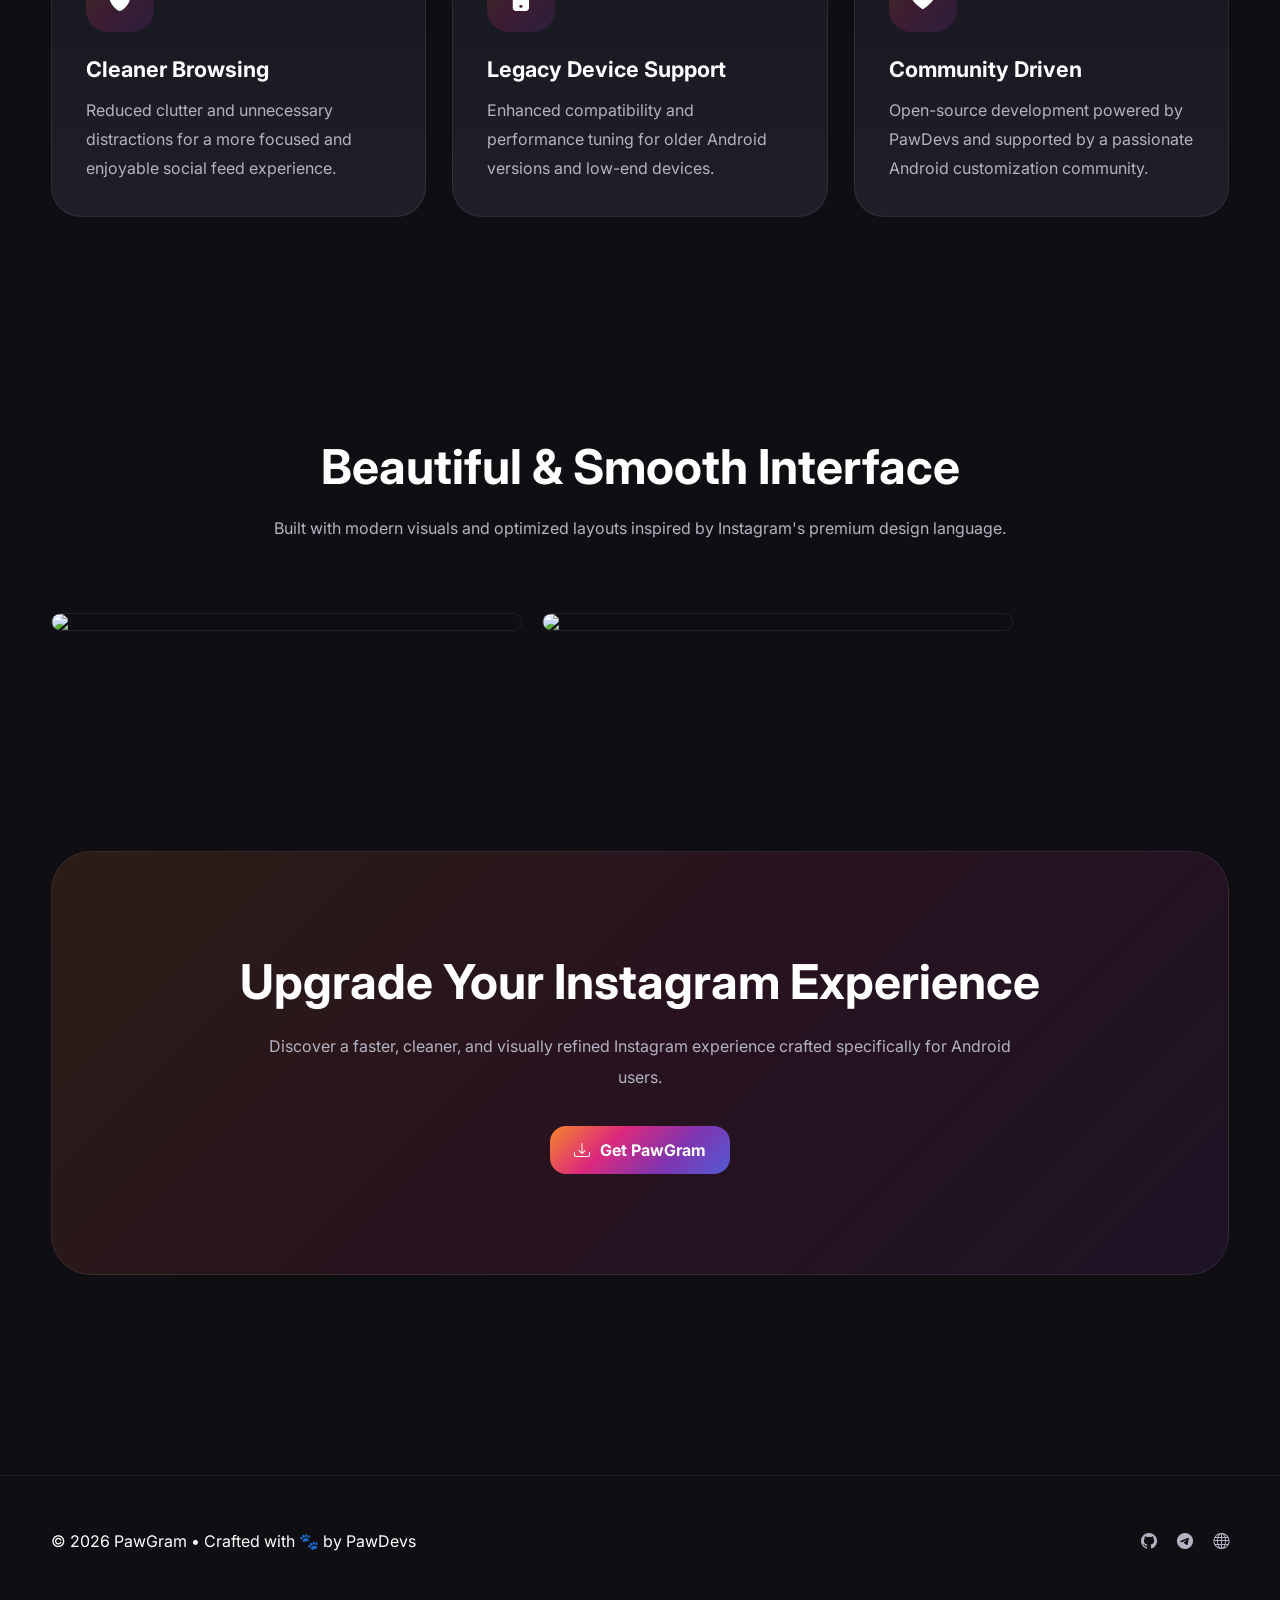
==== commit 972fa548: "Update image sizes and links in index.html" ====
--- a/index.html
+++ b/index.html
@@ -332,9 +332,9 @@
 }
 
 .gallery img{
-    width:50%;
+    width:40%;
     height:auto;
-    border-radius:32px;
+    border-radius:24px;
     border:1px solid var(--border);
     transition:.35s;
 }
@@ -471,18 +471,18 @@
 <div class="container nav-wrapper">
 
     <div class="logo">
-        <img src="https://raw.githubusercontent.com/pawjects/PawGram/main/assets/logo.png">
+        <img src="https://raw.githubusercontent.com/pawjects/PawGram/main/assets/pawgram_logo.png">
         PawGram
     </div>
 
     <div class="nav-links">
         <a href="#">Home</a>
-        <a href="#features">Features</a>
+        <a href="https://pawgram-meow.vercel.app/features.html/">Features</a>
         <a href="#preview">Preview</a>
         <a href="https://pawgram-meow.vercel.app/">Website</a>
     </div>
 
-    <a href="#" class="btn">
+    <a href="https://pawgram-meow.vercel.app/" class="btn">
         <i class="bi bi-download"></i>
         Download
     </a>
@@ -515,12 +515,12 @@
 
         <div class="hero-buttons">
 
-            <a href="#" class="btn">
+            <a href="https://pawgram-meow.vercel.app/" class="btn">
                 <i class="bi bi-download"></i>
                 Download APK
             </a>
 
-            <a href="#" class="btn secondary">
+            <a href="https://pawgram-meow.vercel.app/" class="btn secondary">
                 <i class="bi bi-stars"></i>
                 Explore Features
             </a>
@@ -713,15 +713,15 @@
 
     <div class="footer-links">
 
-        <a href="#">
-            <i class="bi bi-instagram"></i>
+        <a href="https://github.com/pawjects/PawGram/">
+            <i class="bi bi-github"></i>
         </a>
 
-        <a href="#">
+        <a href="https://t.me/pawgramapp/">
             <i class="bi bi-telegram"></i>
         </a>
 
-        <a href="#">
+        <a href="https://pawgram-meow.vercel.app/">
             <i class="bi bi-globe"></i>
         </a>
 
